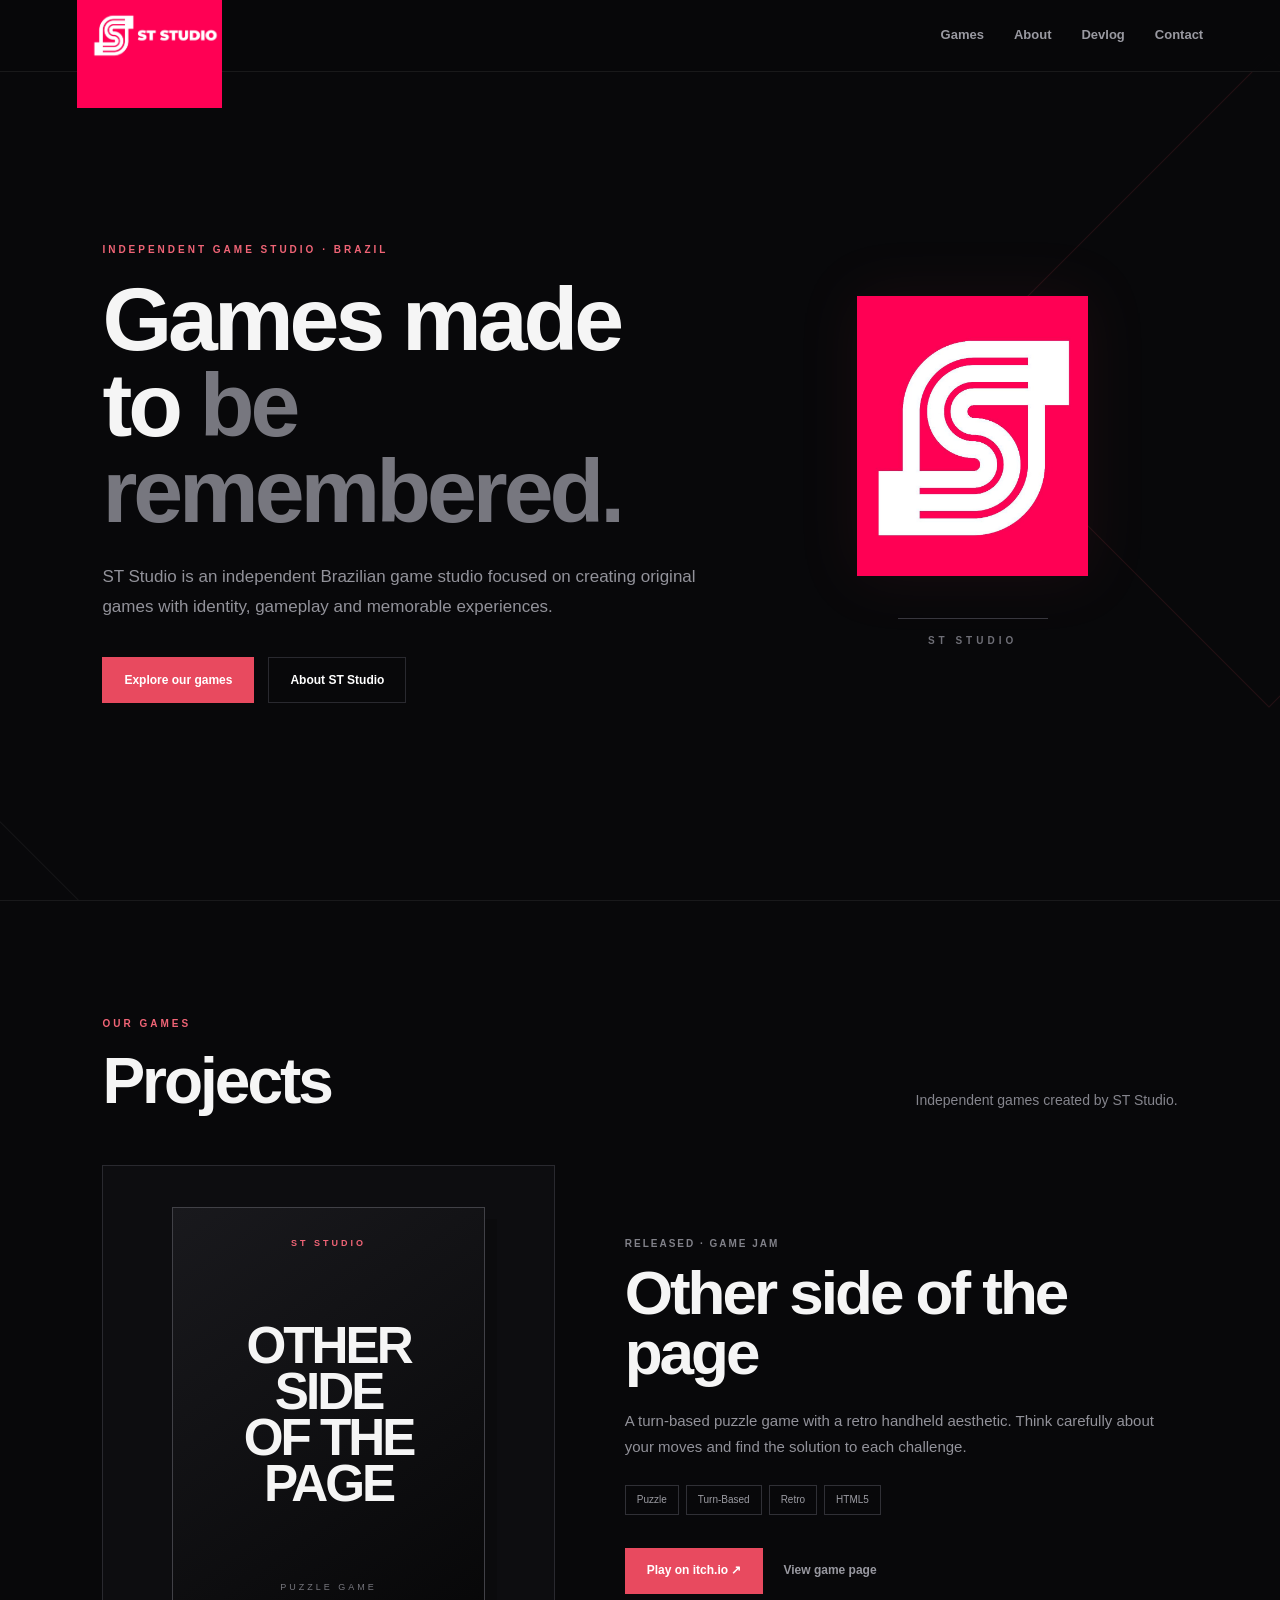
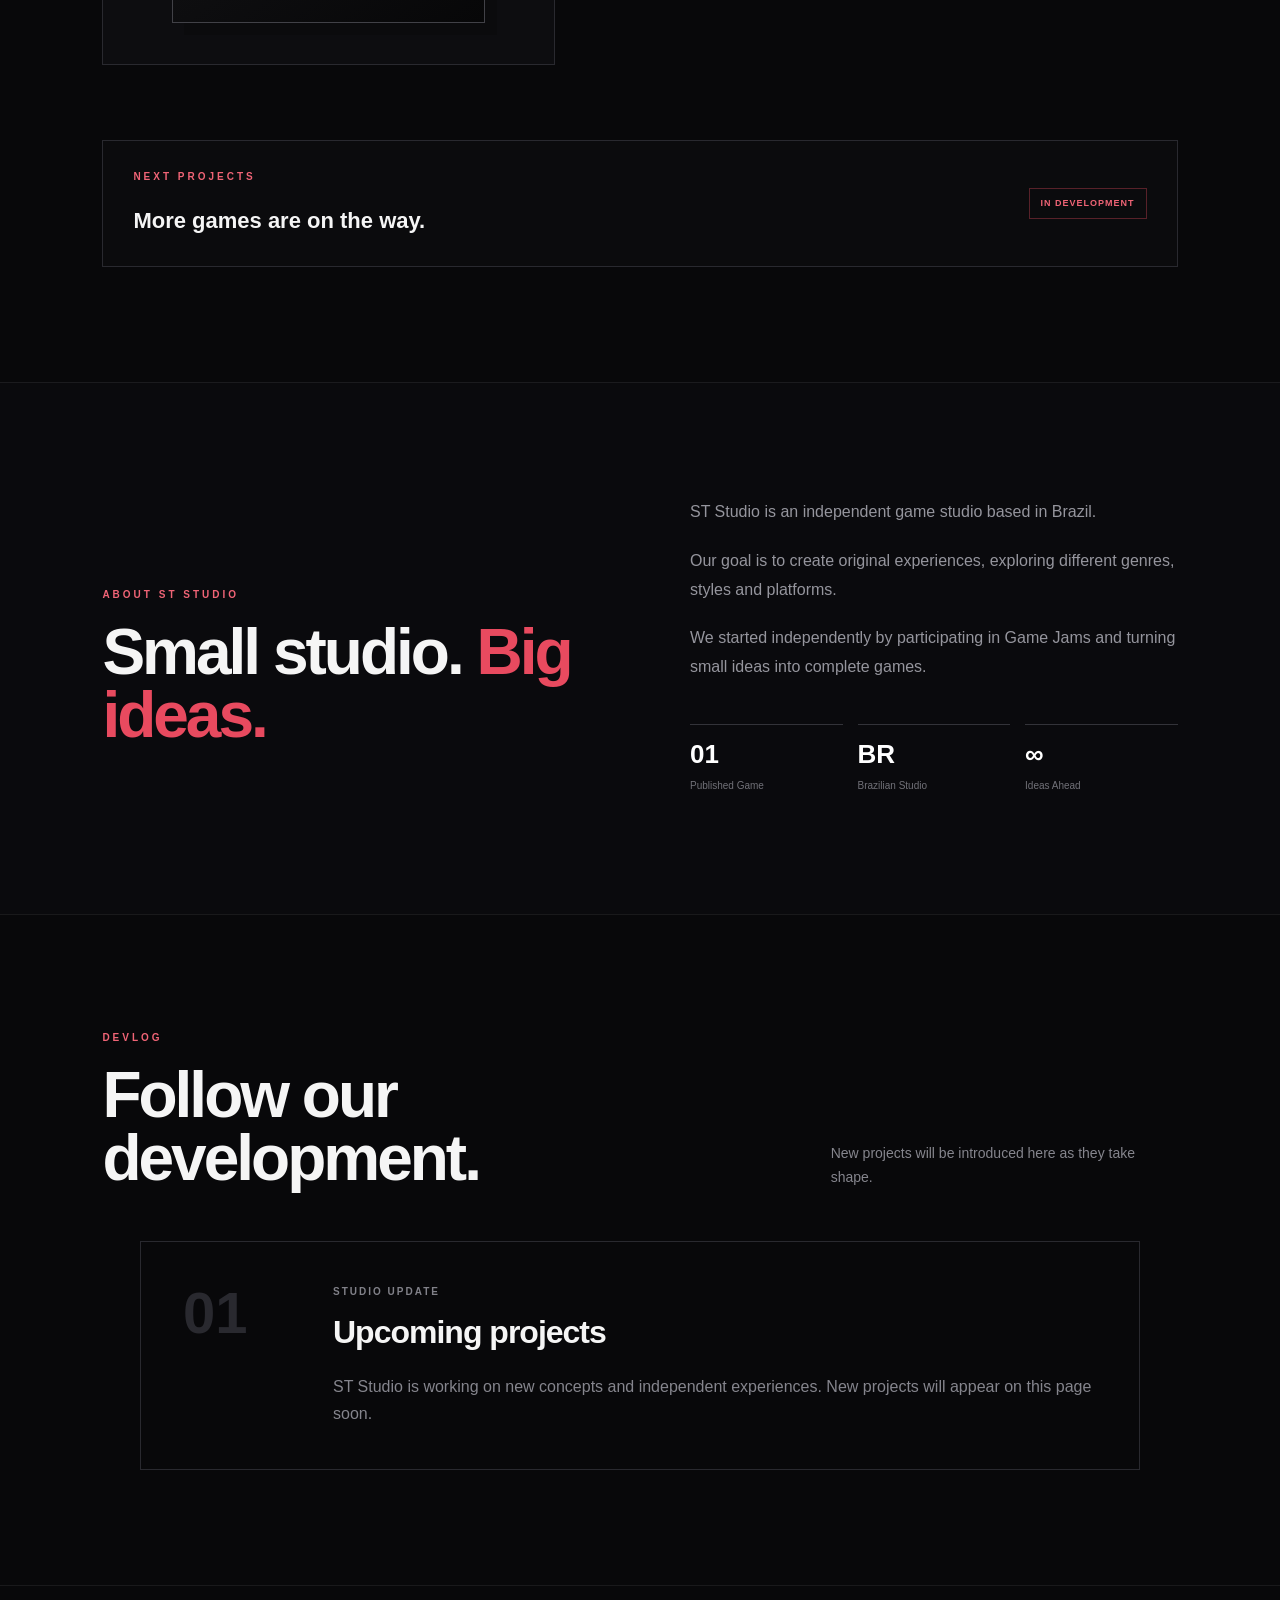
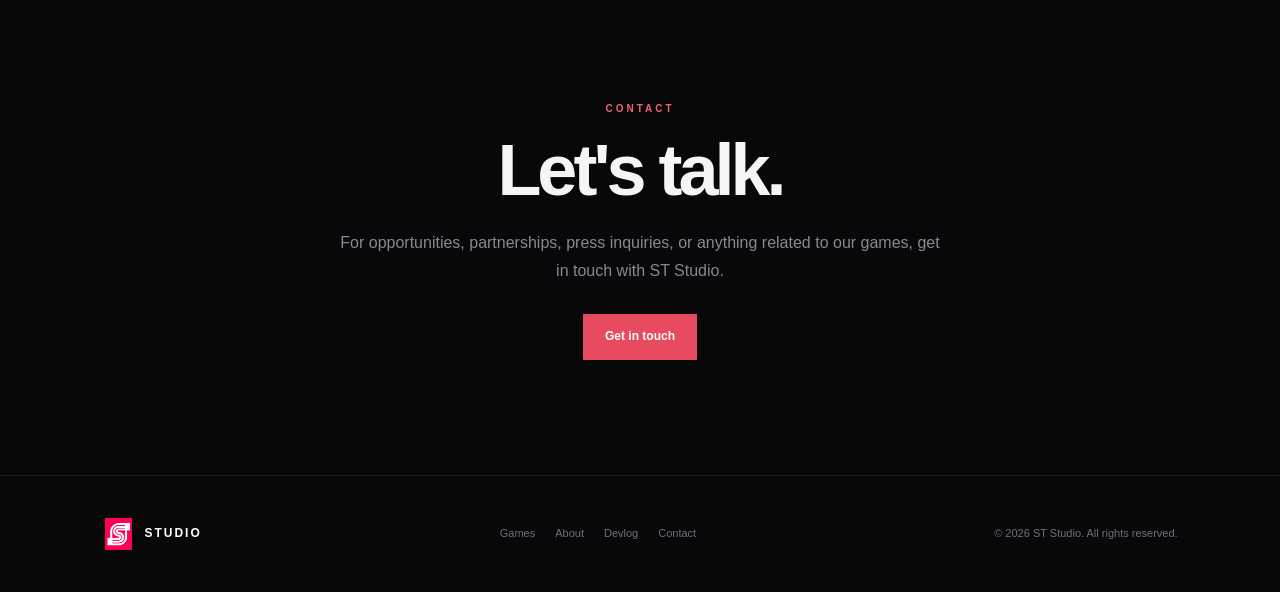
==== index.html @ aee14de2 "Primeiro commit" ====
<!DOCTYPE html>
<html lang="en">
<head>
    <meta charset="UTF-8">
    <meta
        name="viewport"
        content="width=device-width, initial-scale=1.0"
    >

    <meta
        name="description"
        content="ST Studio — independent Brazilian game studio."
    >

    <meta
        name="theme-color"
        content="#08080a"
    >

    <title>ST Studio — Independent Game Studio</title>

    <link
        rel="stylesheet"
        href="css/index.css"
    >
</head>

<body>

    <!-- =========================
         HEADER
    ========================== -->

    <header class="header">

        <a
            href="#home"
            class="logo"
            aria-label="ST Studio home"
        >

            <!-- Desktop: ST STUDIO -->
            <img
                src="img/logo-studio.png"
                alt="ST Studio"
                class="logo-desktop"
            >

            <!-- Mobile: ST -->
            <img
                src="img/logo-st.png"
                alt="ST"
                class="logo-mobile"
            >

        </a>


        <button
            class="menu-button"
            id="menuButton"
            aria-label="Open menu"
            aria-expanded="false"
            aria-controls="nav"
        >

            <span></span>
            <span></span>
            <span></span>

        </button>


        <nav
            class="nav"
            id="nav"
        >

            <a href="#games">
                Games
            </a>

            <a href="#about">
                About
            </a>

            <a href="#devlog">
                Devlog
            </a>

            <a href="#contact">
                Contact
            </a>

        </nav>

    </header>


    <!-- =========================
         MAIN
    ========================== -->

    <main id="home">


        <!-- =========================
             HERO
        ========================== -->

        <section class="hero">

            <div class="hero-content reveal">

                <p class="eyebrow">
                    INDEPENDENT GAME STUDIO · BRAZIL
                </p>


                <h1>
                    Games made to
                    <span>be remembered.</span>
                </h1>


                <p class="hero-description">
                    ST Studio is an independent Brazilian game studio
                    focused on creating original games with identity,
                    gameplay and memorable experiences.
                </p>


                <div class="hero-buttons">

                    <a
                        href="#games"
                        class="button primary"
                    >
                        Explore our games
                    </a>


                    <a
                        href="#about"
                        class="button secondary"
                    >
                        About ST Studio
                    </a>

                </div>

            </div>


            <!-- HERO LOGO -->

            <div class="hero-logo reveal">

                <img
                    src="img/logo-st.png"
                    alt="ST Studio logo"
                    class="hero-logo-image"
                >

                <div class="logo-line"></div>

                <p>
                    ST STUDIO
                </p>

            </div>

        </section>



        <!-- =========================
             GAMES
        ========================== -->

        <section
            class="section"
            id="games"
        >

            <div class="section-header reveal">

                <div>

                    <p class="eyebrow">
                        OUR GAMES
                    </p>

                    <h2>
                        Projects
                    </h2>

                </div>


                <p>
                    Independent games created by ST Studio.
                </p>

            </div>


            <!-- =========================
                 GAME
            ========================== -->

            <article class="game-card reveal">

                <div class="game-cover">

                    <div class="fake-cover">

                        <small>
                            ST STUDIO
                        </small>


                        <strong>
                            OTHER<br>
                            SIDE<br>
                            OF THE<br>
                            PAGE
                        </strong>


                        <span>
                            PUZZLE GAME
                        </span>

                    </div>

                </div>


                <div class="game-content">

                    <p class="game-status">
                        RELEASED · GAME JAM
                    </p>


                    <h3>
                        Other side of the page
                    </h3>


                    <p class="game-description">
                        A turn-based puzzle game with a retro handheld
                        aesthetic. Think carefully about your moves
                        and find the solution to each challenge.
                    </p>


                    <div class="tags">

                        <span>
                            Puzzle
                        </span>

                        <span>
                            Turn-Based
                        </span>

                        <span>
                            Retro
                        </span>

                        <span>
                            HTML5
                        </span>

                    </div>


                    <div class="game-buttons">

                        <a
                            href="https://st-studiodev.itch.io/other-side-of-the-page"
                            target="_blank"
                            rel="noopener noreferrer"
                            class="button primary"
                        >
                            Play on itch.io ↗
                        </a>


                        <a
                            href="https://st-studiodev.itch.io/other-side-of-the-page"
                            target="_blank"
                            rel="noopener noreferrer"
                            class="text-link"
                        >
                            View game page
                        </a>

                    </div>

                </div>

            </article>


            <!-- =========================
                 FUTURE PROJECTS
            ========================== -->

            <div class="future-project reveal">

                <div>

                    <p class="eyebrow">
                        NEXT PROJECTS
                    </p>


                    <h3>
                        More games are on the way.
                    </h3>

                </div>


                <span class="development">
                    IN DEVELOPMENT
                </span>

            </div>

        </section>



        <!-- =========================
             ABOUT
        ========================== -->

        <section
            class="section about"
            id="about"
        >

            <div class="about-grid">


                <div class="section-header reveal">

                    <div>

                        <p class="eyebrow">
                            ABOUT ST STUDIO
                        </p>


                        <h2>
                            Small studio.
                            <span>Big ideas.</span>
                        </h2>

                    </div>

                </div>


                <div class="about-content reveal">

                    <p>
                        ST Studio is an independent game studio
                        based in Brazil.
                    </p>


                    <p>
                        Our goal is to create original experiences,
                        exploring different genres, styles and
                        platforms.
                    </p>


                    <p>
                        We started independently by participating
                        in Game Jams and turning small ideas
                        into complete games.
                    </p>


                    <div class="facts">

                        <div>

                            <strong>
                                01
                            </strong>

                            <span>
                                Published Game
                            </span>

                        </div>


                        <div>

                            <strong>
                                BR
                            </strong>

                            <span>
                                Brazilian Studio
                            </span>

                        </div>


                        <div>

                            <strong>
                                ∞
                            </strong>

                            <span>
                                Ideas Ahead
                            </span>

                        </div>

                    </div>

                </div>

            </div>

        </section>



        <!-- =========================
             DEVLOG
        ========================== -->

        <section
            class="section"
            id="devlog"
        >

            <div class="section-header reveal">

                <div>

                    <p class="eyebrow">
                        DEVLOG
                    </p>


                    <h2>
                        Follow our development.
                    </h2>

                </div>


                <p>
                    New projects will be introduced here
                    as they take shape.
                </p>

            </div>


            <div class="devlog-card reveal">

                <div class="devlog-number">
                    01
                </div>


                <div>

                    <p class="game-status">
                        STUDIO UPDATE
                    </p>


                    <h3>
                        Upcoming projects
                    </h3>


                    <p>
                        ST Studio is working on new concepts
                        and independent experiences. New projects
                        will appear on this page soon.
                    </p>

                </div>

            </div>

        </section>



        <!-- =========================
             CONTACT
        ========================== -->

        <section
            class="section contact"
            id="contact"
        >

            <div class="contact-box reveal">

                <p class="eyebrow">
                    CONTACT
                </p>


                <h2>
                    Let's talk.
                </h2>


                <p>
                    For opportunities, partnerships, press inquiries,
                    or anything related to our games, get in touch
                    with ST Studio.
                </p>


                <a
                    href="mailto:ststudiodevz@gmail.com"
                    class="button primary"
                >
                    Get in touch
                </a>

            </div>

        </section>

    </main>



    <!-- =========================
         FOOTER
    ========================== -->

    <footer class="footer">

        <div class="footer-logo">

            <img
                src="img/logo-st.png"
                alt="ST"
                class="footer-logo-image"
            >

            <span>
                STUDIO
            </span>

        </div>


        <div class="footer-links">

            <a href="#games">
                Games
            </a>

            <a href="#about">
                About
            </a>

            <a href="#devlog">
                Devlog
            </a>

            <a href="#contact">
                Contact
            </a>

        </div>


        <p>
            © <span id="year"></span> ST Studio.
            All rights reserved.
        </p>

    </footer>



    <!-- =========================
         JAVASCRIPT
    ========================== -->

    <script src="js/index.js"></script>

</body>
</html>
---- css/index.css ----
/* =========================
   RESET
========================= */

* {
    margin: 0;
    padding: 0;
    box-sizing: border-box;
}

html {
    scroll-behavior: smooth;
}

body {
    background: #08080a;
    color: #f5f5f5;

    font-family:
        Arial,
        Helvetica,
        sans-serif;

    line-height: 1.6;

    -webkit-font-smoothing: antialiased;
    text-rendering: optimizeLegibility;
}

a {
    color: inherit;
    text-decoration: none;
}

button {
    font: inherit;
}


/* =========================
   VARIABLES
========================= */

:root {
    --background: #08080a;
    --surface: #0d0d10;
    --surface-light: #121216;

    --white: #ffffff;
    --text: #f5f5f5;

    --muted: #92929a;
    --muted-dark: #6f6f77;

    --border: #29292f;
    --border-light: #38383f;

    --red: #e84a5f;
    --red-light: #f06476;

    --max-width: 1200px;
}


/* =========================
   HEADER
========================= */

.header {
    position: fixed;

    top: 0;
    left: 0;

    width: 100%;
    height: 72px;

    padding: 0 6%;

    display: flex;
    align-items: center;
    justify-content: space-between;

    background: rgba(8, 8, 10, 0.92);

    backdrop-filter: blur(18px);
    -webkit-backdrop-filter: blur(18px);

    border-bottom: 1px solid rgba(255, 255, 255, 0.07);

    z-index: 1000;
}


/* =========================
   LOGO
========================= */

.logo {
    display: flex;

    align-items: center;

    width: max-content;

    transition: opacity 0.2s ease;
}

.logo:hover {
    opacity: 0.85;
}

.logo-desktop {
    display: block;

    width: 145px;
    height: auto;

    object-fit: contain;
}

.logo-mobile {
    display: none;

    width: 40px;
    height: 40px;

    object-fit: contain;
}


/* =========================
   NAVIGATION
========================= */

.nav {
    display: flex;

    align-items: center;

    gap: 30px;
}

.nav a {
    position: relative;

    color: #9999a1;

    font-size: 13px;
    font-weight: 600;

    transition:
        color 0.2s ease,
        opacity 0.2s ease;
}

.nav a::after {
    content: "";

    position: absolute;

    left: 0;
    bottom: -7px;

    width: 100%;
    height: 2px;

    background: var(--red);

    transform: scaleX(0);

    transform-origin: right;

    transition:
        transform 0.25s ease;
}

.nav a:hover {
    color: var(--white);
}

.nav a:hover::after {
    transform: scaleX(1);

    transform-origin: left;
}


/* =========================
   MOBILE MENU BUTTON
========================= */

.menu-button {
    display: none;

    width: 42px;
    height: 42px;

    border: 1px solid var(--border);

    background: transparent;

    cursor: pointer;

    align-items: center;
    justify-content: center;

    flex-direction: column;

    gap: 5px;

    transition:
        background 0.2s ease,
        border-color 0.2s ease;
}

.menu-button:hover {
    background: var(--surface-light);

    border-color: var(--border-light);
}

.menu-button span {
    width: 19px;
    height: 2px;

    background: var(--white);

    transition:
        transform 0.2s ease,
        opacity 0.2s ease;
}


/* =========================
   HERO
========================= */

.hero {
    min-height: 100vh;

    padding:
        145px
        8%
        100px;

    display: grid;

    grid-template-columns:
        minmax(0, 1.2fr)
        minmax(300px, 0.8fr);

    align-items: center;

    gap: 50px;

    position: relative;

    overflow: hidden;
}


/* Decorative geometry */

.hero::before {
    content: "";

    position: absolute;

    width: 460px;
    height: 460px;

    right: -220px;
    top: 150px;

    border: 1px solid rgba(232, 74, 95, 0.12);

    transform: rotate(45deg);

    pointer-events: none;
}

.hero::after {
    content: "";

    position: absolute;

    width: 220px;
    height: 220px;

    left: -150px;
    bottom: -150px;

    border: 1px solid rgba(255, 255, 255, 0.05);

    transform: rotate(45deg);

    pointer-events: none;
}


/* =========================
   HERO CONTENT
========================= */

.hero-content {
    max-width: 760px;

    position: relative;

    z-index: 2;
}

.eyebrow {
    color: var(--red-light);

    font-size: 10px;
    font-weight: 800;

    letter-spacing: 3px;

    margin-bottom: 18px;

    text-transform: uppercase;
}

.hero h1 {
    max-width: 850px;

    font-size:
        clamp(
            48px,
            7vw,
            92px
        );

    line-height: 0.96;

    letter-spacing: -4px;

    font-weight: 800;
}

.hero h1 span {
    color: #77777f;
}

.hero-description {
    max-width: 620px;

    margin-top: 28px;

    color: var(--muted);

    font-size: 17px;

    line-height: 1.75;
}

.hero-buttons {
    display: flex;

    flex-wrap: wrap;

    align-items: center;

    gap: 14px;

    margin-top: 36px;
}


/* =========================
   BUTTONS
========================= */

.button {
    min-height: 46px;

    padding:
        0 21px;

    display: inline-flex;

    align-items: center;
    justify-content: center;

    border: 1px solid var(--border);

    font-size: 12px;
    font-weight: 800;

    transition:
        transform 0.2s ease,
        background 0.2s ease,
        border-color 0.2s ease,
        color 0.2s ease;
}

.button:hover {
    transform: translateY(-2px);
}

.button.primary {
    background: var(--red);

    color: #ffffff;

    border-color: var(--red);
}

.button.primary:hover {
    background: var(--red-light);

    border-color: var(--red-light);
}

.button.secondary {
    background: transparent;

    color: var(--white);
}

.button.secondary:hover {
    background: var(--surface-light);

    border-color: var(--border-light);
}

.text-link {
    padding: 12px 0;

    color: #9999a1;

    font-size: 12px;
    font-weight: 700;

    transition: color 0.2s ease;
}

.text-link:hover {
    color: var(--red-light);
}


/* =========================
   HERO LOGO
========================= */

.hero-logo {
    min-height: 420px;

    display: flex;

    flex-direction: column;

    justify-content: center;
    align-items: center;

    position: relative;

    z-index: 1;
}

.hero-logo-image {
    display: block;

    width:
        clamp(
            150px,
            18vw,
            250px
        );

    height: auto;

    object-fit: contain;

    filter:
        drop-shadow(
            0 0 30px
            rgba(232, 74, 95, 0.08)
        );
}

.logo-line {
    width: 150px;
    height: 1px;

    margin-top: 42px;

    background: var(--border-light);
}

.hero-logo p {
    margin-top: 14px;

    color: var(--muted-dark);

    font-size: 10px;
    font-weight: 800;

    letter-spacing: 4px;
}


/* =========================
   SECTIONS
========================= */

.section {
    padding:
        115px
        8%;

    border-top:
        1px solid
        rgba(255, 255, 255, 0.07);
}

.section-header {
    display: flex;

    justify-content: space-between;
    align-items: flex-end;

    gap: 50px;

    margin-bottom: 52px;
}

.section-header h2 {
    font-size:
        clamp(
            38px,
            5vw,
            64px
        );

    line-height: 0.98;

    letter-spacing: -3px;

    font-weight: 800;
}

.section-header > p {
    max-width: 430px;

    color: #85858d;

    font-size: 14px;

    line-height: 1.7;
}


/* =========================
   GAME CARD
========================= */

.game-card {
    max-width: var(--max-width);

    margin: auto;

    display: grid;

    grid-template-columns:
        minmax(280px, 0.9fr)
        minmax(0, 1.1fr);

    gap: 70px;
}


/* =========================
   GAME COVER
========================= */

.game-cover {
    min-height: 500px;

    padding: 30px;

    display: flex;

    align-items: center;
    justify-content: center;

    background: var(--surface);

    border: 1px solid var(--border);

    overflow: hidden;
}

.fake-cover {
    width: 80%;
    max-width: 360px;

    aspect-ratio: 3 / 4;

    padding: 28px;

    display: flex;

    flex-direction: column;

    justify-content: space-between;

    text-align: center;

    background:
        linear-gradient(
            145deg,
            #19191d,
            #070708
        );

    border: 1px solid #414147;

    box-shadow:
        12px 12px 0 #0b0b0d;

    transition:
        transform 0.3s ease,
        box-shadow 0.3s ease;
}

.game-cover:hover .fake-cover {
    transform:
        translate(
            -3px,
            -3px
        );

    box-shadow:
        16px 16px 0 #0b0b0d;
}

.fake-cover small {
    color: var(--red-light);

    font-size: 9px;

    letter-spacing: 3px;

    font-weight: 800;
}

.fake-cover strong {
    font-size:
        clamp(
            30px,
            4vw,
            54px
        );

    line-height: 0.9;

    letter-spacing: -3px;
}

.fake-cover span {
    color: #77777e;

    font-size: 9px;

    letter-spacing: 3px;
}


/* =========================
   GAME CONTENT
========================= */

.game-content {
    display: flex;

    flex-direction: column;

    justify-content: center;
}

.game-status {
    color: #818189;

    font-size: 10px;

    font-weight: 900;

    letter-spacing: 2px;

    text-transform: uppercase;
}

.game-content h3 {
    margin-top: 11px;

    font-size:
        clamp(
            38px,
            5vw,
            62px
        );

    line-height: 0.98;

    letter-spacing: -3px;

    font-weight: 800;
}

.game-description {
    max-width: 620px;

    margin-top: 24px;

    color: #92929a;

    font-size: 15px;

    line-height: 1.75;
}


/* =========================
   TAGS
========================= */

.tags {
    display: flex;

    flex-wrap: wrap;

    gap: 7px;

    margin-top: 24px;
}

.tags span {
    padding:
        6px
        11px;

    border:
        1px solid
        #303036;

    color: #9c9ca3;

    font-size: 10px;

    transition:
        color 0.2s ease,
        border-color 0.2s ease;
}

.tags span:hover {
    color: var(--red-light);

    border-color:
        rgba(
            232,
            74,
            95,
            0.45
        );
}


/* =========================
   GAME BUTTONS
========================= */

.game-buttons {
    display: flex;

    flex-wrap: wrap;

    align-items: center;

    gap: 20px;

    margin-top: 33px;
}


/* =========================
   FUTURE PROJECT
========================= */

.future-project {
    max-width: var(--max-width);

    margin:
        75px
        auto
        0;

    padding:
        28px
        30px;

    display: flex;

    align-items: center;

    justify-content: space-between;

    gap: 30px;

    background:
        rgba(
            255,
            255,
            255,
            0.01
        );

    border:
        1px solid
        var(--border);

    transition:
        border-color 0.2s ease,
        background 0.2s ease;
}

.future-project:hover {
    background:
        rgba(
            232,
            74,
            95,
            0.025
        );

    border-color:
        rgba(
            232,
            74,
            95,
            0.25
        );
}

.future-project h3 {
    font-size: 22px;

    font-weight: 700;
}

.development {
    padding:
        7px
        11px;

    border:
        1px solid
        rgba(
            232,
            74,
            95,
            0.35
        );

    color: var(--red-light);

    font-size: 9px;

    font-weight: 800;

    letter-spacing: 1px;

    white-space: nowrap;
}


/* =========================
   ABOUT
========================= */

.about {
    background: #0a0a0d;
}

.about-grid {
    max-width: var(--max-width);

    margin: auto;

    display: grid;

    grid-template-columns: 1fr 1fr;

    gap: 100px;
}

.about h2 span {
    color: var(--red);
}

.about-content {
    color: #95959d;

    font-size: 16px;

    line-height: 1.8;
}

.about-content p + p {
    margin-top: 20px;
}


/* =========================
   FACTS
========================= */

.facts {
    display: grid;

    grid-template-columns:
        repeat(
            3,
            1fr
        );

    gap: 15px;

    margin-top: 42px;
}

.facts div {
    padding-top: 14px;

    border-top:
        1px solid
        #333339;
}

.facts strong {
    display: block;

    color: var(--white);

    font-size: 26px;

    line-height: 1.2;
}

.facts span {
    color: #717178;

    font-size: 10px;
}


/* =========================
   DEVLOG
========================= */

.devlog-card {
    max-width: 1000px;

    margin: auto;

    padding: 42px;

    display: grid;

    grid-template-columns:
        110px
        1fr;

    gap: 40px;

    border:
        1px solid
        var(--border);

    transition:
        border-color 0.2s ease,
        background 0.2s ease;
}

.devlog-card:hover {
    background:
        rgba(
            255,
            255,
            255,
            0.012
        );

    border-color:
        var(--border-light);
}

.devlog-number {
    color: #29292f;

    font-size: 58px;

    font-weight: 900;

    line-height: 1;
}

.devlog-card h3 {
    margin-top: 7px;

    font-size: 32px;

    letter-spacing: -1px;
}

.devlog-card p:last-child {
    margin-top: 14px;

    color: #85858d;

    line-height: 1.7;
}


/* =========================
   CONTACT
========================= */

.contact {
    text-align: center;
}

.contact-box {
    max-width: 800px;

    margin: auto;
}

.contact h2 {
    font-size:
        clamp(
            42px,
            6vw,
            72px
        );

    line-height: 0.98;

    letter-spacing: -4px;

    font-weight: 800;
}

.contact-box > p:not(.eyebrow) {
    max-width: 600px;

    margin:
        24px
        auto
        30px;

    color: #888890;

    line-height: 1.7;
}


/* =========================
   FOOTER
========================= */

.footer {
    padding:
        42px
        8%;

    display: flex;

    align-items: center;

    justify-content: space-between;

    gap: 30px;

    border-top:
        1px solid
        rgba(
            255,
            255,
            255,
            0.07
        );

    color: #6f6f76;

    font-size: 11px;
}

.footer-logo {
    display: flex;

    align-items: center;

    gap: 10px;

    color: var(--white);

    letter-spacing: 2px;
}

.footer-logo-image {
    width: 32px;
    height: 32px;

    object-fit: contain;
}

.footer-logo span {
    font-size: 12px;

    font-weight: 800;
}

.footer-links {
    display: flex;

    gap: 20px;
}

.footer-links a {
    transition:
        color 0.2s ease;
}

.footer-links a:hover {
    color: var(--red-light);
}


/* =========================
   REVEAL ANIMATION
========================= */

.reveal {
    opacity: 0;

    transform:
        translateY(22px);

    transition:
        opacity 0.7s ease,
        transform 0.7s ease;
}

.reveal.visible {
    opacity: 1;

    transform:
        translateY(0);
}


/* =========================
   ACCESSIBILITY
========================= */

.button:focus-visible,
.nav a:focus-visible,
.footer-links a:focus-visible,
.menu-button:focus-visible {
    outline:
        2px solid
        var(--red);

    outline-offset: 4px;
}


/* =========================
   MOBILE
========================= */

@media (max-width: 800px) {

    .header {
        height: 70px;

        padding:
            0 5%;
    }


    .logo-desktop {
        display: none;
    }

    .logo-mobile {
        display: block;
    }


    .menu-button {
        display: flex;
    }


    .nav {
        position: absolute;

        top: 70px;
        left: 0;

        width: 100%;

        padding:
            18px
            5%
            24px;

        display: none;

        flex-direction: column;

        align-items: flex-start;

        gap: 18px;

        background:
            rgba(
                8,
                8,
                10,
                0.98
            );

        border-bottom:
            1px solid
            var(--border);
    }

    .nav.open {
        display: flex;
    }

    .nav a {
        font-size: 14px;
    }


    /* HERO */

    .hero {
        min-height: auto;

        padding:
            125px
            6%
            80px;

        grid-template-columns: 1fr;

        gap: 30px;
    }

    .hero h1 {
        letter-spacing: -2.5px;
    }

    .hero-description {
        font-size: 15px;
    }

    .hero-buttons {
        margin-top: 30px;
    }


    .hero-logo {
        min-height: 240px;

        margin-top: 10px;
    }

    .hero-logo-image {
        width: 150px;
    }

    .logo-line {
        margin-top: 32px;
    }


    /* SECTIONS */

    .section {
        padding:
            82px
            6%;
    }

    .section-header {
        flex-direction: column;

        align-items: flex-start;

        gap: 18px;

        margin-bottom: 42px;
    }

    .section-header h2 {
        letter-spacing: -2px;
    }

    .section-header > p {
        font-size: 13px;
    }


    /* GAME */

    .game-card {
        grid-template-columns: 1fr;

        gap: 42px;
    }

    .game-cover {
        min-height: 420px;

        padding: 25px;
    }

    .fake-cover {
        width: 78%;
    }

    .game-content h3 {
        font-size: 42px;
    }

    .game-description {
        font-size: 14px;
    }


    /* FUTURE PROJECT */

    .future-project {
        flex-direction: column;

        align-items: flex-start;

        padding: 25px;
    }


    /* ABOUT */

    .about-grid {
        grid-template-columns: 1fr;

        gap: 45px;
    }

    .about-content {
        font-size: 15px;
    }

    .facts {
        grid-template-columns: 1fr;

        gap: 20px;
    }


    /* DEVLOG */

    .devlog-card {
        grid-template-columns: 1fr;

        gap: 12px;

        padding: 30px;
    }

    .devlog-number {
        font-size: 40px;
    }

    .devlog-card h3 {
        font-size: 27px;
    }


    /* FOOTER */

    .footer {
        flex-direction: column;

        align-items: flex-start;

        padding:
            38px
            6%;
    }

    .footer-links {
        flex-wrap: wrap;

        gap: 16px;
    }
}


/* =========================
   SMALL PHONES
========================= */

@media (max-width: 420px) {

    .logo-mobile {
        width: 38px;
        height: 38px;
    }

    .hero {
        padding-top: 115px;
    }

    .hero h1 {
        font-size: 47px;
    }

    .hero-buttons {
        flex-direction: column;

        align-items: stretch;
    }

    .button {
        width: 100%;
    }

    .hero-logo {
        min-height: 210px;
    }

    .hero-logo-image {
        width: 125px;
    }

    .game-cover {
        min-height: 370px;
    }

    .fake-cover {
        width: 82%;
    }

    .game-content h3 {
        font-size: 38px;
    }

    .contact h2 {
        letter-spacing: -2px;
    }
}


/* =========================
   REDUCED MOTION
========================= */

@media (prefers-reduced-motion: reduce) {

    html {
        scroll-behavior: auto;
    }

    *,
    *::before,
    *::after {
        animation-duration: 0.01ms !important;
        animation-iteration-count: 1 !important;
        transition-duration: 0.01ms !important;
    }

    .reveal {
        opacity: 1;

        transform: none;
    }
}
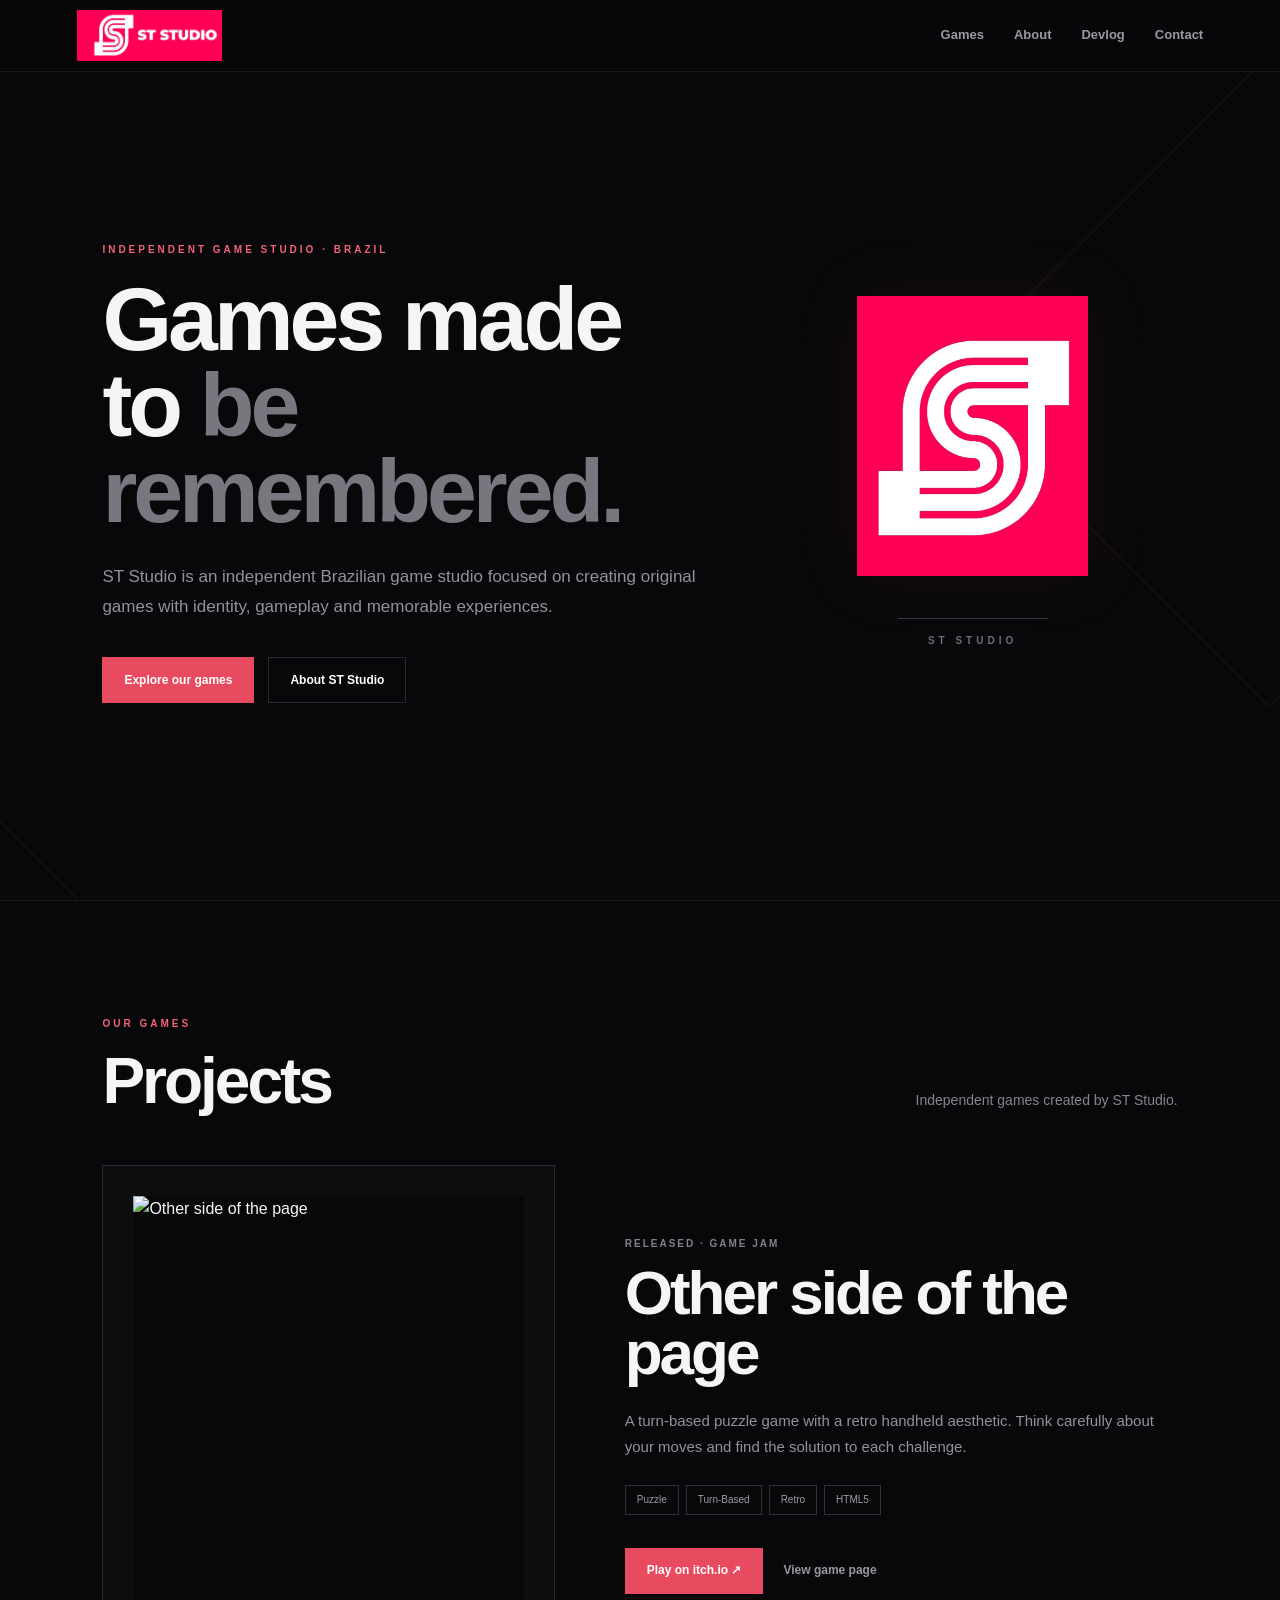
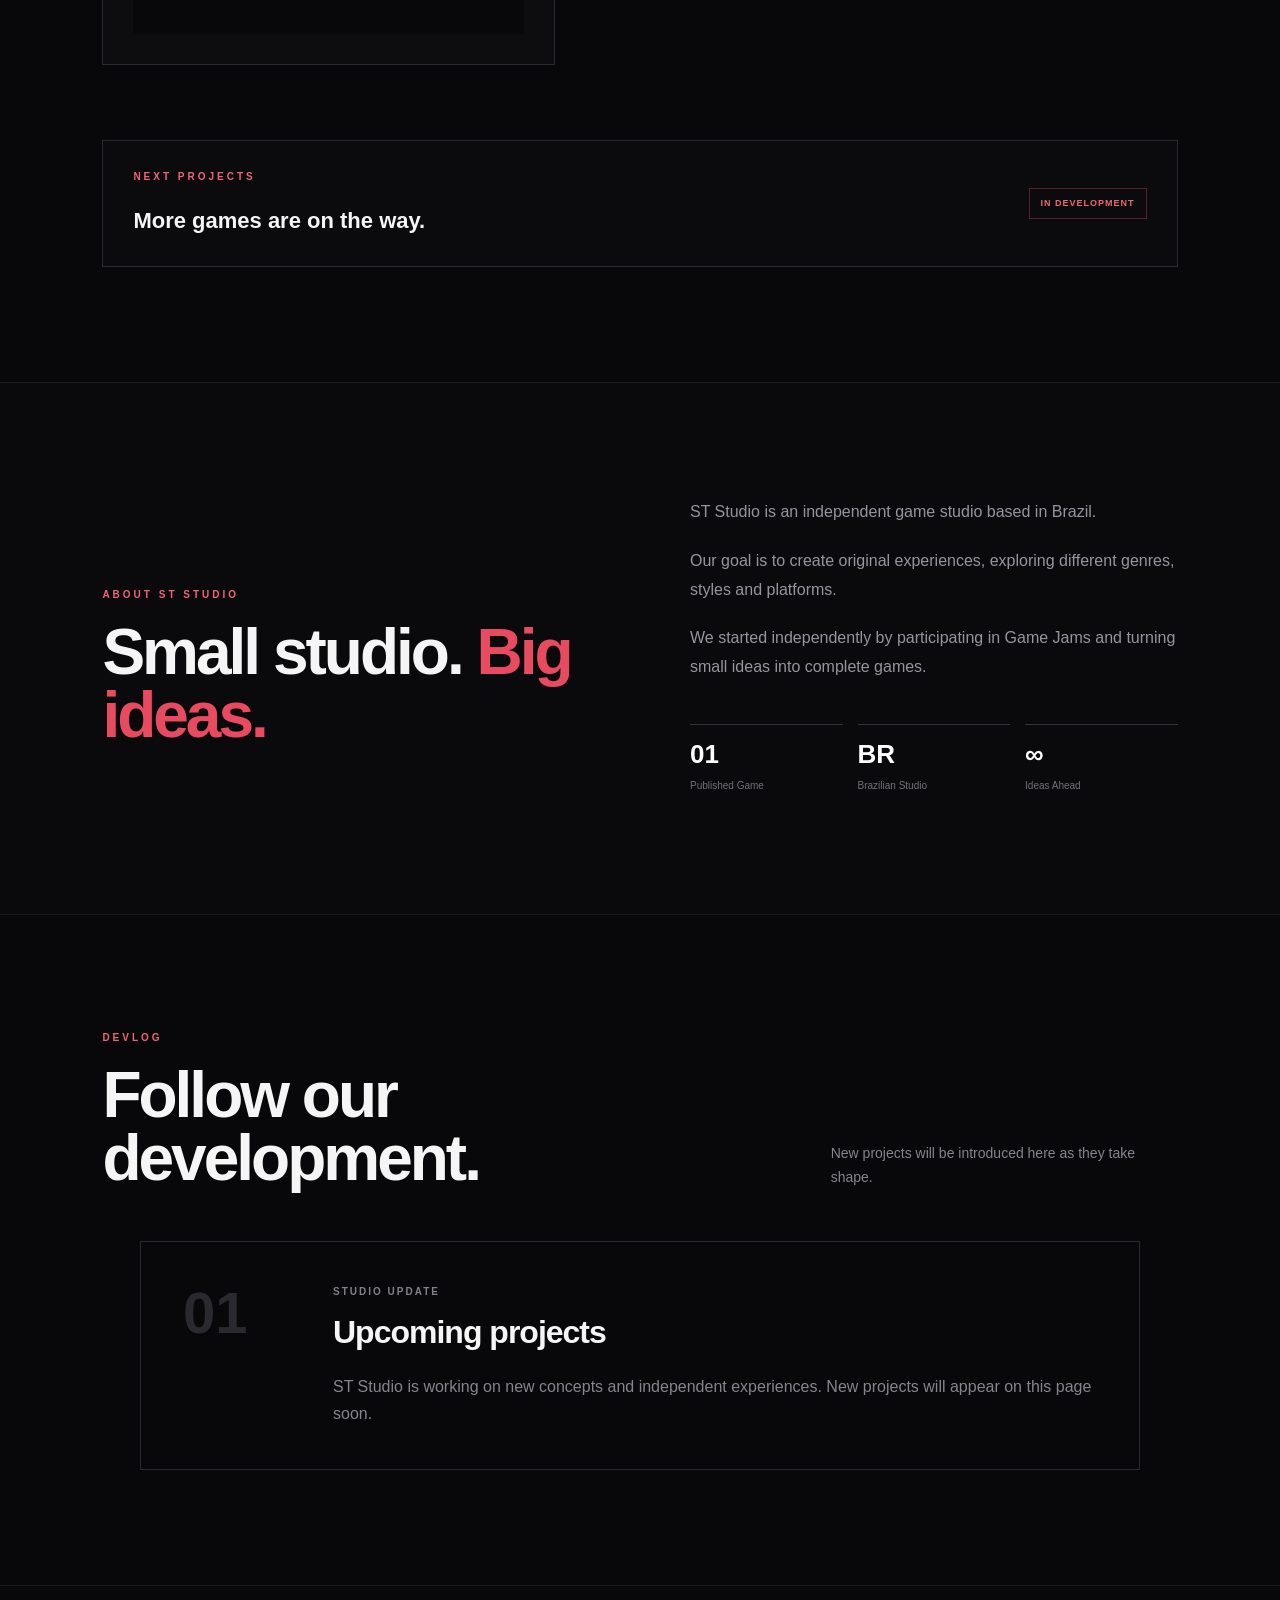
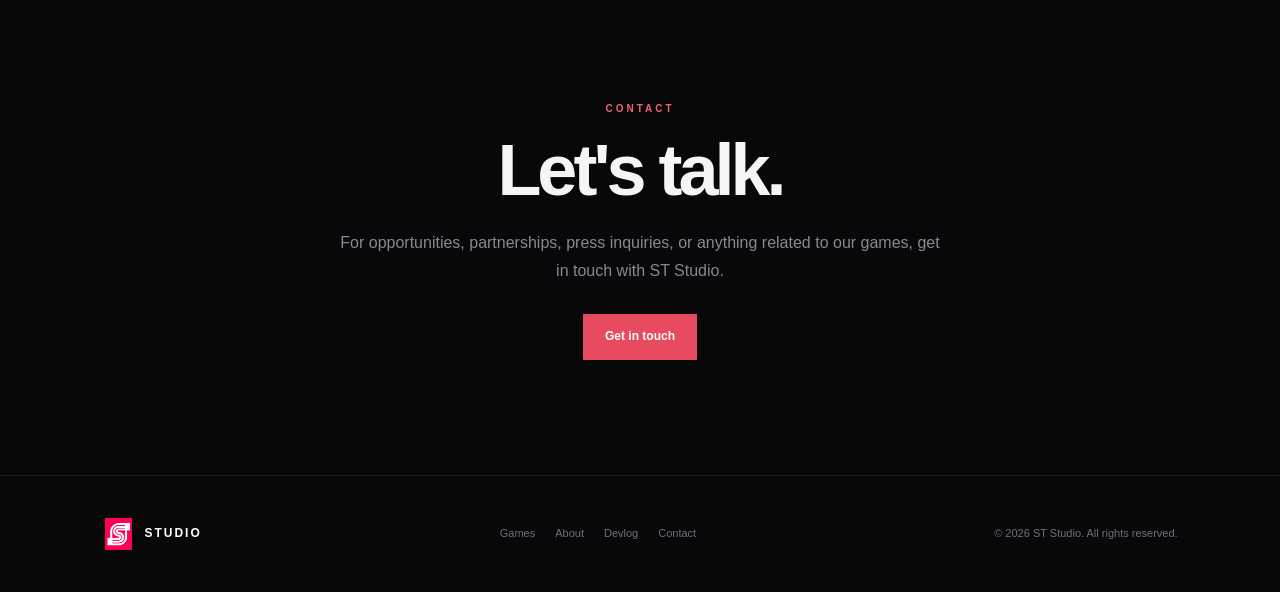
==== commit e2d15080: "Sergud commit" ====
--- a/index.html
+++ b/index.html
@@ -2,6 +2,7 @@
 <html lang="en">
 <head>
     <meta charset="UTF-8">
+
     <meta
         name="viewport"
         content="width=device-width, initial-scale=1.0"
@@ -213,26 +214,12 @@
 
                 <div class="game-cover">
 
-                    <div class="fake-cover">
-
-                        <small>
-                            ST STUDIO
-                        </small>
-
-
-                        <strong>
-                            OTHER<br>
-                            SIDE<br>
-                            OF THE<br>
-                            PAGE
-                        </strong>
-
-
-                        <span>
-                            PUZZLE GAME
-                        </span>
-
-                    </div>
+                    <!-- Official image from itch.io -->
+                    <img
+                        src="https://img.itch.zone/aW1hZ2UvNDIxNDkzMi8yNTExNjAzNi5qcGc=/794x1000/hr1AQv.jpg"
+                        alt="Other side of the page"
+                        class="game-cover-image"
+                    >
 
                 </div>
 
--- a/css/index.css
+++ b/css/index.css
@@ -1495,4 +1495,11 @@
 
         transform: none;
     }
+}
+.game-cover-image {
+    width: 100%;
+    height: 100%;
+    display: block;
+    object-fit: contain;
+    background: #08080a;
 }
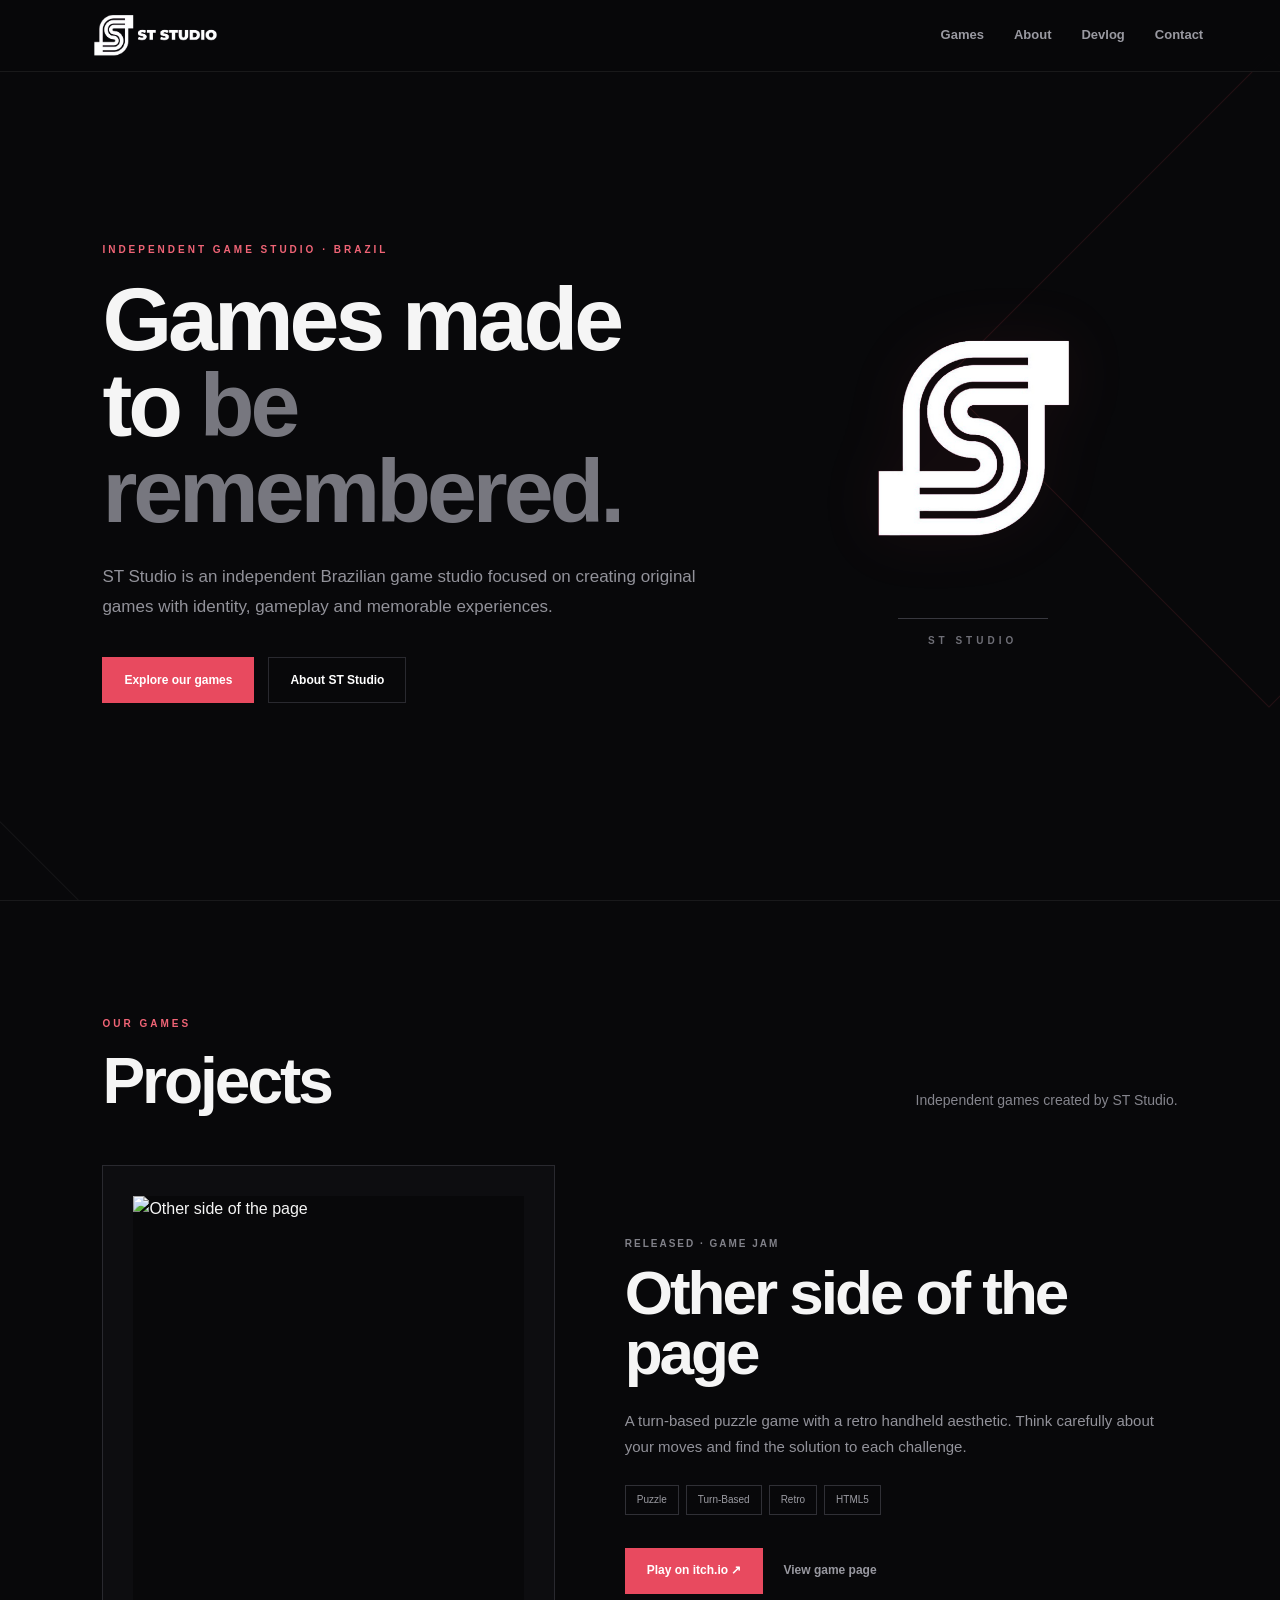
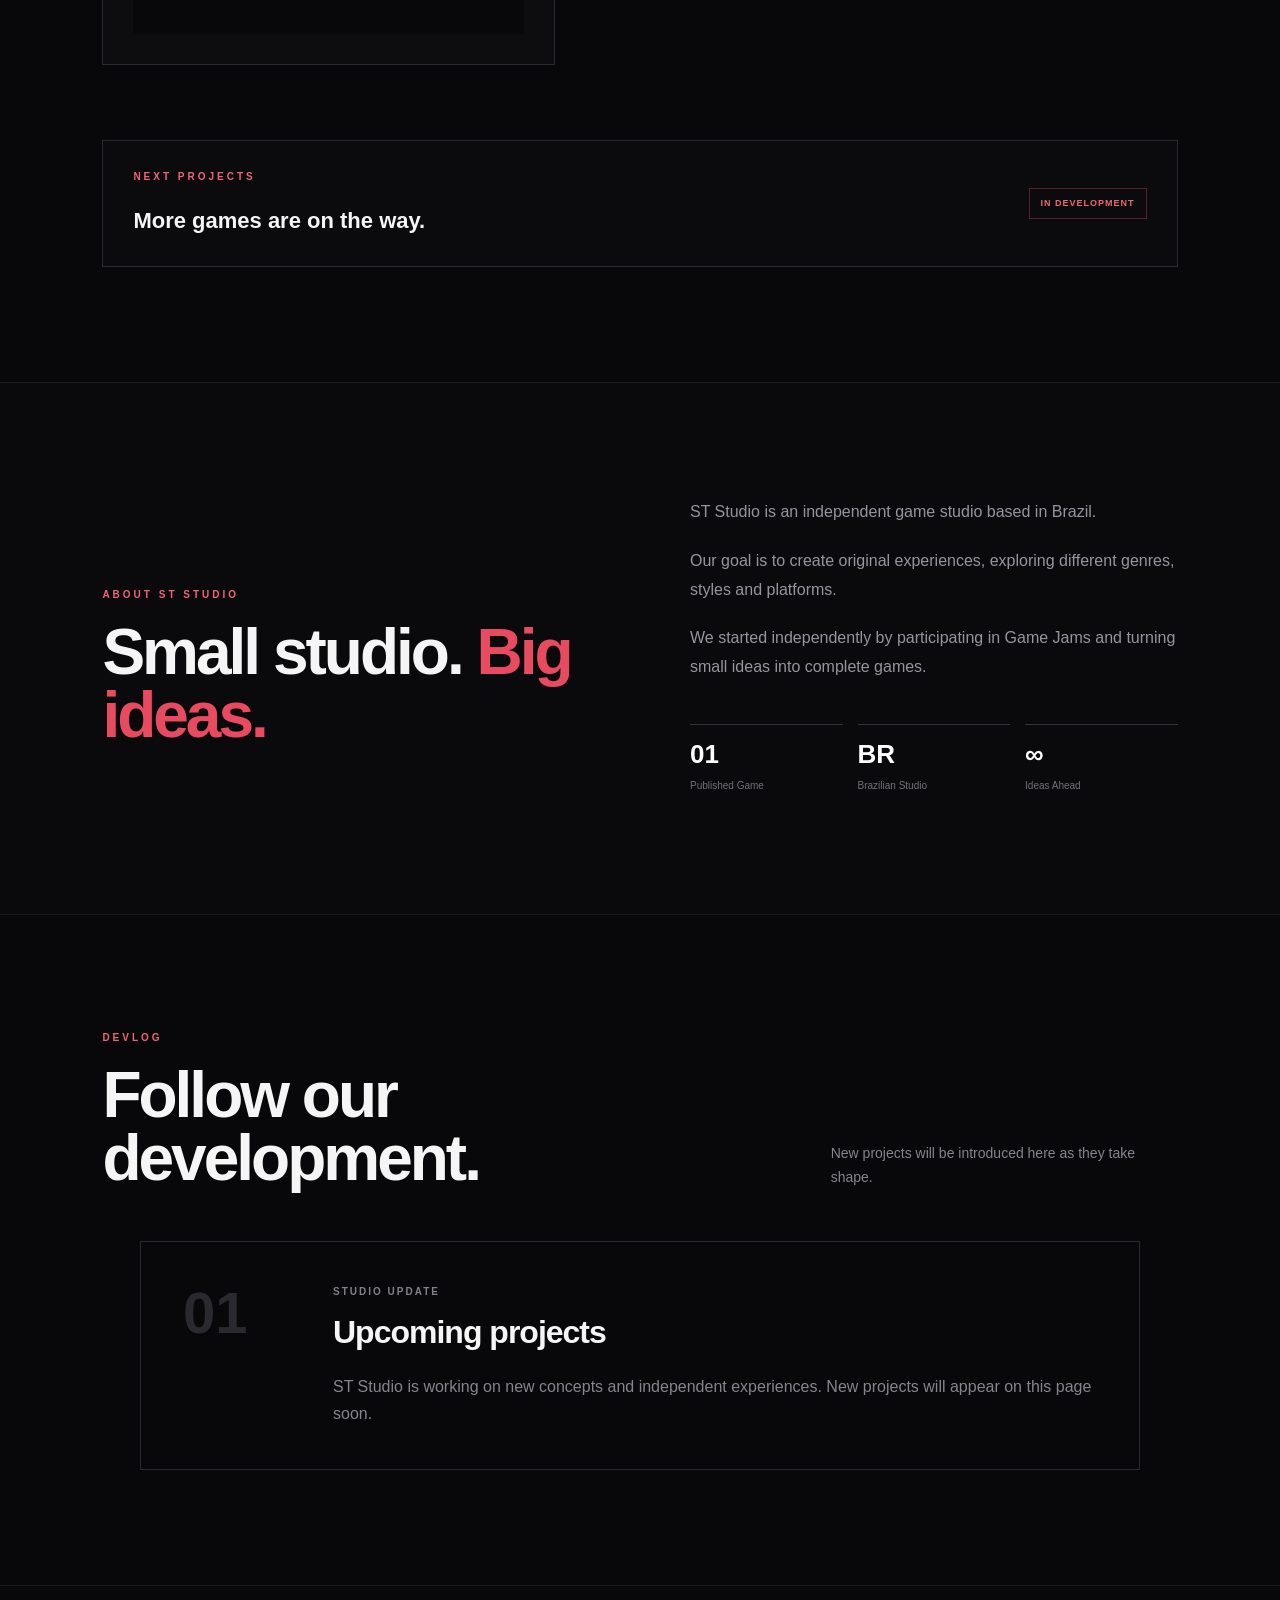
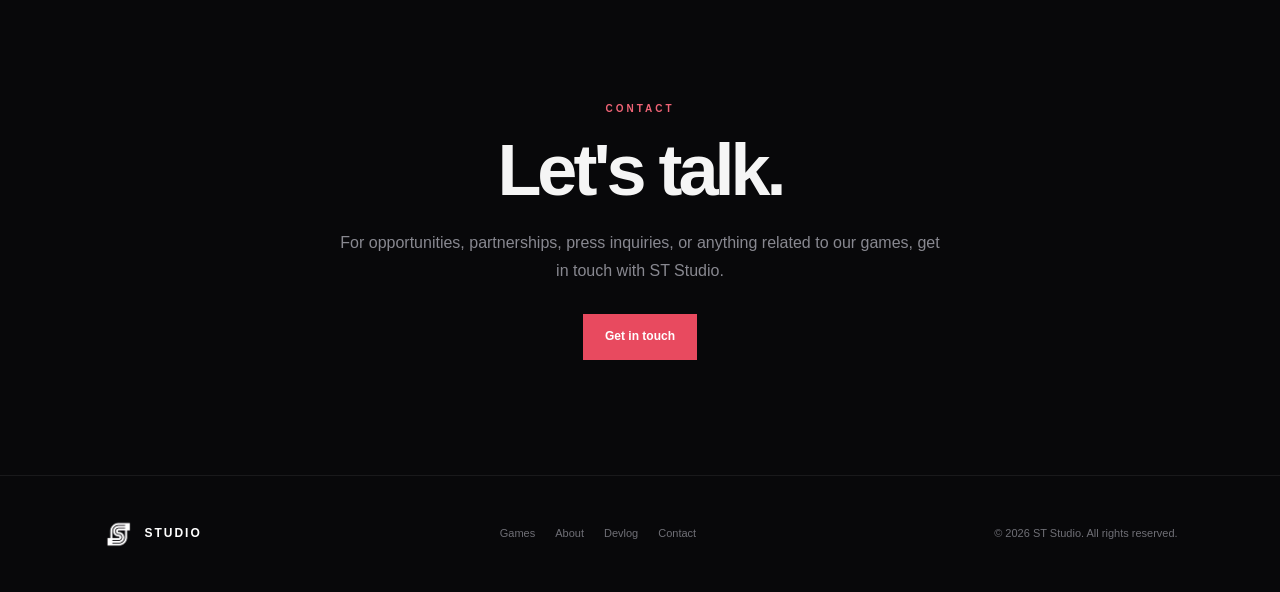
==== commit dd605cb7: "Primeiro comt" ====
--- a/index.html
+++ b/index.html
@@ -2,7 +2,7 @@
 <html lang="en">
 <head>
     <meta charset="UTF-8">
-
+<link rel="icon" type="image/png" href="logo-studio.png">
     <meta
         name="viewport"
         content="width=device-width, initial-scale=1.0"
